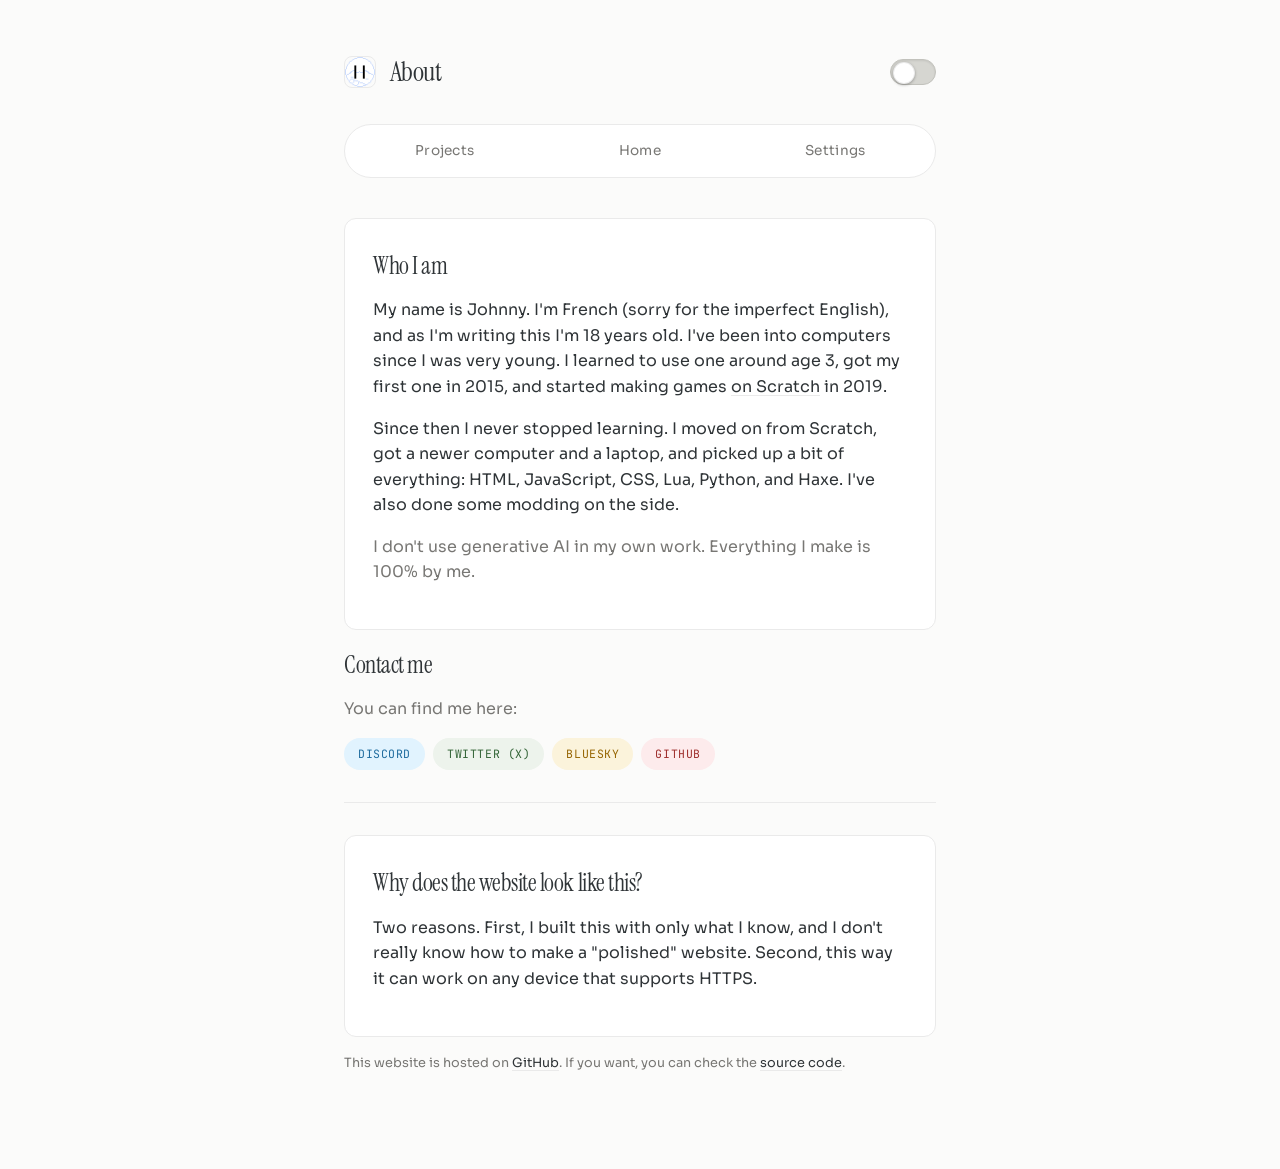
==== about/index.html @ d4b556b8 "Add files via upload" ====
<!DOCTYPE html>
<html lang="en">
<head>
    <meta charset="UTF-8">
    <meta name="viewport" content="width=device-width, initial-scale=1">
    <title>J.B.B's Website - About</title>
    <link rel="icon" type="image/x-icon" href="../images/favicon.ico">
    <link rel="preconnect" href="https://fonts.googleapis.com">
    <link rel="preconnect" href="https://fonts.gstatic.com" crossorigin>
    <link href="https://fonts.googleapis.com/css2?family=Instrument+Serif&family=Sora:wght@400;500;600&family=JetBrains+Mono&display=swap" rel="stylesheet">
    <link rel="stylesheet" href="../style.css">
    <script src="../theme.js"></script>
    <noscript><h5>Notice: Scripts are disabled in your browser, this may break the website</h5></noscript>
</head>
<body>
    <div class="wrap">
        <header class="site-header">
            <div class="title-group">
                <img src="../images/favicon.ico" alt="J.B.B logo" onclick="goHome()">
                <h1>About</h1>
            </div>
            <button class="switch" onclick="toggleTheme()" aria-label="Toggle dark theme"></button>
        </header>

        <nav class="pillnav">
            <a href="../projects/">Projects</a>
            <a href="..">Home</a>
            <a href="../settings/">Settings</a>
        </nav>

        <div class="card">
            <h2>Who I am</h2>
            <p>My name is Johnny. I'm French (sorry for the imperfect English), and as I'm writing this I'm 18 years old. I've been into computers since I was very young. I learned to use one around age 3, got my first one in 2015, and started making games <a class="inline" href="https://scratch.mit.edu/users/johnnyb-boy/">on Scratch</a> in 2019.</p>
            <p>Since then I never stopped learning. I moved on from Scratch, got a newer computer and a laptop, and picked up a bit of everything: HTML, JavaScript, CSS, Lua, Python, and Haxe. I've also done some modding on the side.</p>
            <p class="muted">I don't use generative AI in my own work. Everything I make is 100% by me.</p>
        </div>

        <h2>Contact me</h2>
        <p class="muted">You can find me here:</p>
        <div class="tags">
            <a class="tag" href="https://discord.com/invite/">Discord</a>
            <a class="tag green" href="https://x.com/JBB_off">Twitter (X)</a>
            <a class="tag yellow" href="https://bluesky.com/">BlueSky</a>
            <a class="tag red" href="https://github.com/JohnnyB-boy">GitHub</a>
        </div>

        <hr>

        <div class="card">
            <h2>Why does the website look like this?</h2>
            <p>Two reasons. First, I built this with only what I know, and I don't really know how to make a "polished" website. Second, this way it can work on any device that supports HTTPS.</p>
        </div>

        <p class="muted" style="font-size:.8rem;">This website is hosted on <a class="inline" href="https://github.com/">GitHub</a>. If you want, you can check the <a class="inline" href="https://github.com/johnnyb-boy/johnnyb-boy.github.io/">source code</a>.</p>
    </div>
</body>
</html>
---- style.css ----
:root{
    --bg:#FBFBFA;
    --surface:#FFFFFF;
    --border:#EAEAEA;
    --text:#2F3437;
    --text-muted:#787774;
    --accent-bg:#111111;
    --accent-bg-hover:#333333;
    --accent-text:#FFFFFF;

    --pastel-blue-bg:#E1F3FE;   --pastel-blue-text:#1F6C9F;
    --pastel-green-bg:#EDF3EC;  --pastel-green-text:#346538;
    --pastel-yellow-bg:#FBF3DB; --pastel-yellow-text:#956400;
    --pastel-red-bg:#FDEBEC;    --pastel-red-text:#9F2F2D;

    --radius:12px;
    --serif:'Instrument Serif', Georgia, serif;
    --sans:'Sora', 'Helvetica Neue', Arial, sans-serif;
    --mono:'JetBrains Mono', 'SF Mono', Consolas, monospace;
}

[data-theme="dark"]{
    --bg:#151514;
    --surface:#1E1E1D;
    --border:#333331;
    --text:#EDEDEA;
    --text-muted:#9B9A96;
    --accent-bg:#F2F2F0;
    --accent-bg-hover:#DADAD6;
    --accent-text:#151514;

    --pastel-blue-bg:rgba(31,108,159,0.22);   --pastel-blue-text:#8CC7F0;
    --pastel-green-bg:rgba(52,101,56,0.22);   --pastel-green-text:#98D19C;
    --pastel-yellow-bg:rgba(149,100,0,0.22);  --pastel-yellow-text:#E9BE66;
    --pastel-red-bg:rgba(159,47,45,0.22);     --pastel-red-text:#F2A19F;
}

*{ box-sizing:border-box; }

html{ background:var(--bg); }

body{
    margin:0;
    background:var(--bg);
    color:var(--text);
    font-family:var(--sans);
    line-height:1.6;
    cursor:default;
    -webkit-font-smoothing:antialiased;
    transition:background .25s ease, color .25s ease;
}

.wrap{
    max-width:640px;
    margin:0 auto;
    padding:56px 24px 80px;
}

.site-header{
    display:flex;
    align-items:center;
    gap:14px;
    margin-bottom:36px;
}
.site-header .title-group{
    display:flex;
    align-items:center;
    gap:14px;
    flex:1;
}
.site-header img{
    width:32px;
    height:32px;
    border-radius:8px;
    cursor:pointer;
    border:1px solid var(--border);
}
.site-header h1{
    font-family:var(--serif);
    font-size:1.7rem;
    font-weight:400;
    letter-spacing:-0.02em;
    line-height:1.1;
    margin:0;
}

nav.pillnav{
    display:flex;
    flex-wrap:wrap;
    gap:8px;
    padding:6px;
    background:var(--surface);
    border:1px solid var(--border);
    border-radius:999px;
    margin-bottom:40px;
}
nav.pillnav a{
    flex:1;
    text-align:center;
    text-decoration:none;
    color:var(--text-muted);
    font-size:.85rem;
    letter-spacing:.02em;
    padding:9px 14px;
    border-radius:999px;
    transition:background .18s ease, color .18s ease;
}
nav.pillnav a:hover{
    background:var(--bg);
    color:var(--text);
}
nav.pillnav a.active{
    background:var(--accent-bg);
    color:var(--accent-text);
}

h2{
    font-family:var(--serif);
    font-weight:400;
    font-size:1.5rem;
    letter-spacing:-0.02em;
    margin:0 0 12px;
}
p{ margin:0 0 16px; color:var(--text); }
p.muted{ color:var(--text-muted); }
a.inline{ color:var(--text); text-decoration:underline; text-decoration-color:var(--border); text-underline-offset:3px; }

.card{
    background:var(--surface);
    border:1px solid var(--border);
    border-radius:var(--radius);
    padding:28px;
    margin-bottom:16px;
}
.grid{
    display:grid;
    grid-template-columns:repeat(2,1fr);
    gap:14px;
    margin-bottom:16px;
}
.tile{
    display:block;
    background:var(--surface);
    border:1px solid var(--border);
    border-radius:var(--radius);
    padding:22px;
    text-decoration:none;
    color:var(--text);
    transition:border-color .18s ease, transform .18s ease;
}
.tile:hover{ border-color:var(--text-muted); transform:translateY(-1px); }
.tile svg{ width:20px; height:20px; margin-bottom:14px; stroke:var(--text); }
.tile h3{ font-family:var(--sans); font-size:.95rem; font-weight:600; margin:0 0 4px; }
.tile p{ font-size:.82rem; color:var(--text-muted); margin:0; }

.btn{
    display:inline-block;
    background:var(--accent-bg);
    color:var(--accent-text);
    border:none;
    font-family:var(--sans);
    font-size:.85rem;
    padding:9px 18px;
    border-radius:6px;
    text-decoration:none;
    cursor:pointer;
    transition:background .18s ease, transform .1s ease;
}
.btn:hover{ background:var(--accent-bg-hover); }
.btn:active{ transform:scale(.98); }
.btn.ghost{
    background:transparent;
    color:var(--text);
    border:1px solid var(--border);
}
.btn.ghost:hover{ background:var(--surface); }

.tags{ display:flex; flex-wrap:wrap; gap:8px; margin-bottom:16px; }
.tag{
    display:inline-flex;
    align-items:center;
    gap:6px;
    text-decoration:none;
    font-family:var(--mono);
    font-size:.72rem;
    letter-spacing:.05em;
    text-transform:uppercase;
    padding:7px 14px;
    border-radius:999px;
    background:var(--pastel-blue-bg);
    color:var(--pastel-blue-text);
}
.tag.green{ background:var(--pastel-green-bg); color:var(--pastel-green-text); }
.tag.yellow{ background:var(--pastel-yellow-bg); color:var(--pastel-yellow-text); }
.tag.red{ background:var(--pastel-red-bg); color:var(--pastel-red-text); }

hr{ border:none; border-top:1px solid var(--border); margin:32px 0; }

.switch-row{ display:flex; align-items:center; justify-content:space-between; }
.switch{
    position:relative;
    width:46px; height:26px;
    background:#D6D6D1;
    border:1px solid #C2C2BC;
    border-radius:999px;
    box-shadow:inset 0 1px 2px rgba(0,0,0,0.08);
    cursor:pointer;
    transition:background .2s ease, border-color .2s ease;
}
.switch:hover{ border-color:#ADADA6; }
.switch::after{
    content:"";
    position:absolute;
    top:2px; left:2px;
    width:20px; height:20px;
    border-radius:50%;
    background:#FFFFFF;
    border:1px solid rgba(0,0,0,0.08);
    box-shadow:0 1px 3px rgba(0,0,0,0.3);
    transition:transform .2s ease;
}
[data-theme="dark"] .switch{
    background:#111111;
    border-color:#3A3A37;
    box-shadow:inset 0 1px 2px rgba(0,0,0,0.4);
}
[data-theme="dark"] .switch:hover{ border-color:#57574F; }
[data-theme="dark"] .switch::after{
    background:#F2F2F0;
    border-color:rgba(0,0,0,0.3);
    transform:translateX(20px);
}

.thanks{
    text-align:center;
    font-size:.78rem;
    color:var(--text-muted);
    letter-spacing:.01em;
    line-height:1.8;
    overflow-wrap:break-word;
}
.thanks-sep{ opacity:.5; margin:0 2px; }
.thanks-name{
    display:inline-block;
    font-family:var(--serif);
    font-style:italic;
    font-size:1rem;
    text-decoration:none;
    padding:0 .12em 0 .02em;
    background:linear-gradient(90deg, #4F0100, #8F0F0D, #DB0E0B, #8F0F0D, #4F0100);
    background-size:300% 100%;
    -webkit-background-clip:text;
    background-clip:text;
    color:transparent;
    animation:thanks-flow 6s linear infinite;
}
@keyframes thanks-flow{
    0%{ background-position:0% 50%; }
    100%{ background-position:300% 50%; }
}
.thanks-name:hover{ text-decoration:underline; text-decoration-color:var(--border); }

.empty{
    text-align:center;
    padding:48px 24px;
    color:var(--text-muted);
    font-size:.9rem;
}

@media (max-width:420px){
    .grid{ grid-template-columns:1fr; }
}
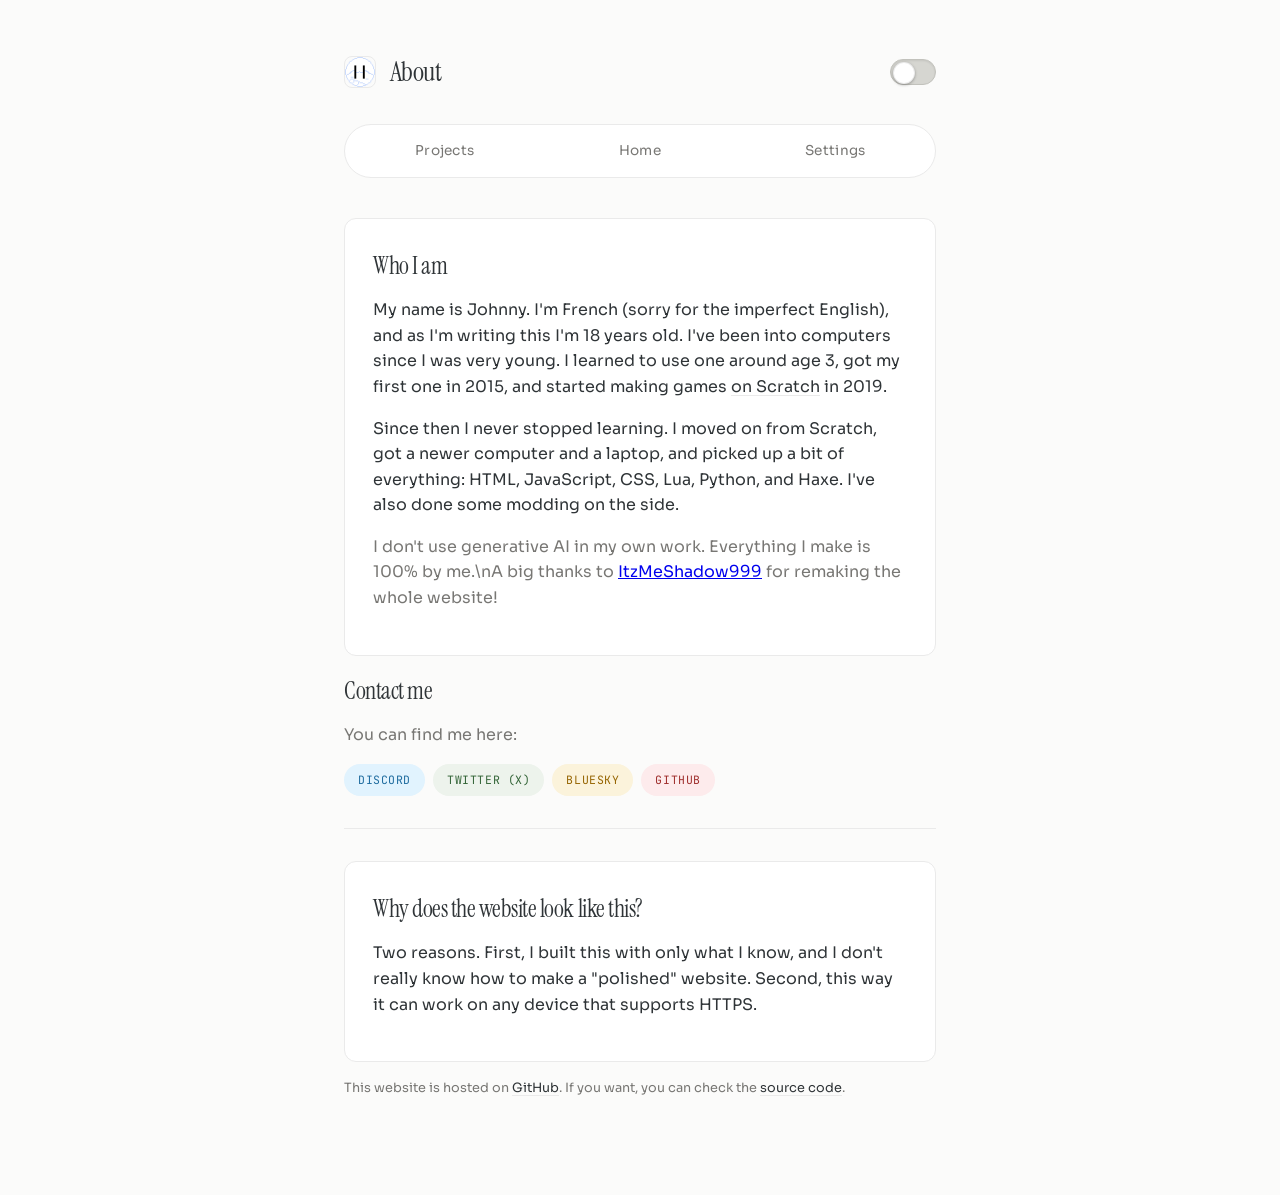
==== commit faf7d99e: "Adding credit in about ItzMeShadow999 cooked like I never seen before" ====
--- a/about/index.html
+++ b/about/index.html
@@ -32,7 +32,7 @@
             <h2>Who I am</h2>
             <p>My name is Johnny. I'm French (sorry for the imperfect English), and as I'm writing this I'm 18 years old. I've been into computers since I was very young. I learned to use one around age 3, got my first one in 2015, and started making games <a class="inline" href="https://scratch.mit.edu/users/johnnyb-boy/">on Scratch</a> in 2019.</p>
             <p>Since then I never stopped learning. I moved on from Scratch, got a newer computer and a laptop, and picked up a bit of everything: HTML, JavaScript, CSS, Lua, Python, and Haxe. I've also done some modding on the side.</p>
-            <p class="muted">I don't use generative AI in my own work. Everything I make is 100% by me.</p>
+            <p class="muted">I don't use generative AI in my own work. Everything I make is 100% by me.\nA big thanks to <a href="https://github.com/ItzMeShadow999">ItzMeShadow999</a> for remaking the whole website!</p>
         </div>
 
         <h2>Contact me</h2>
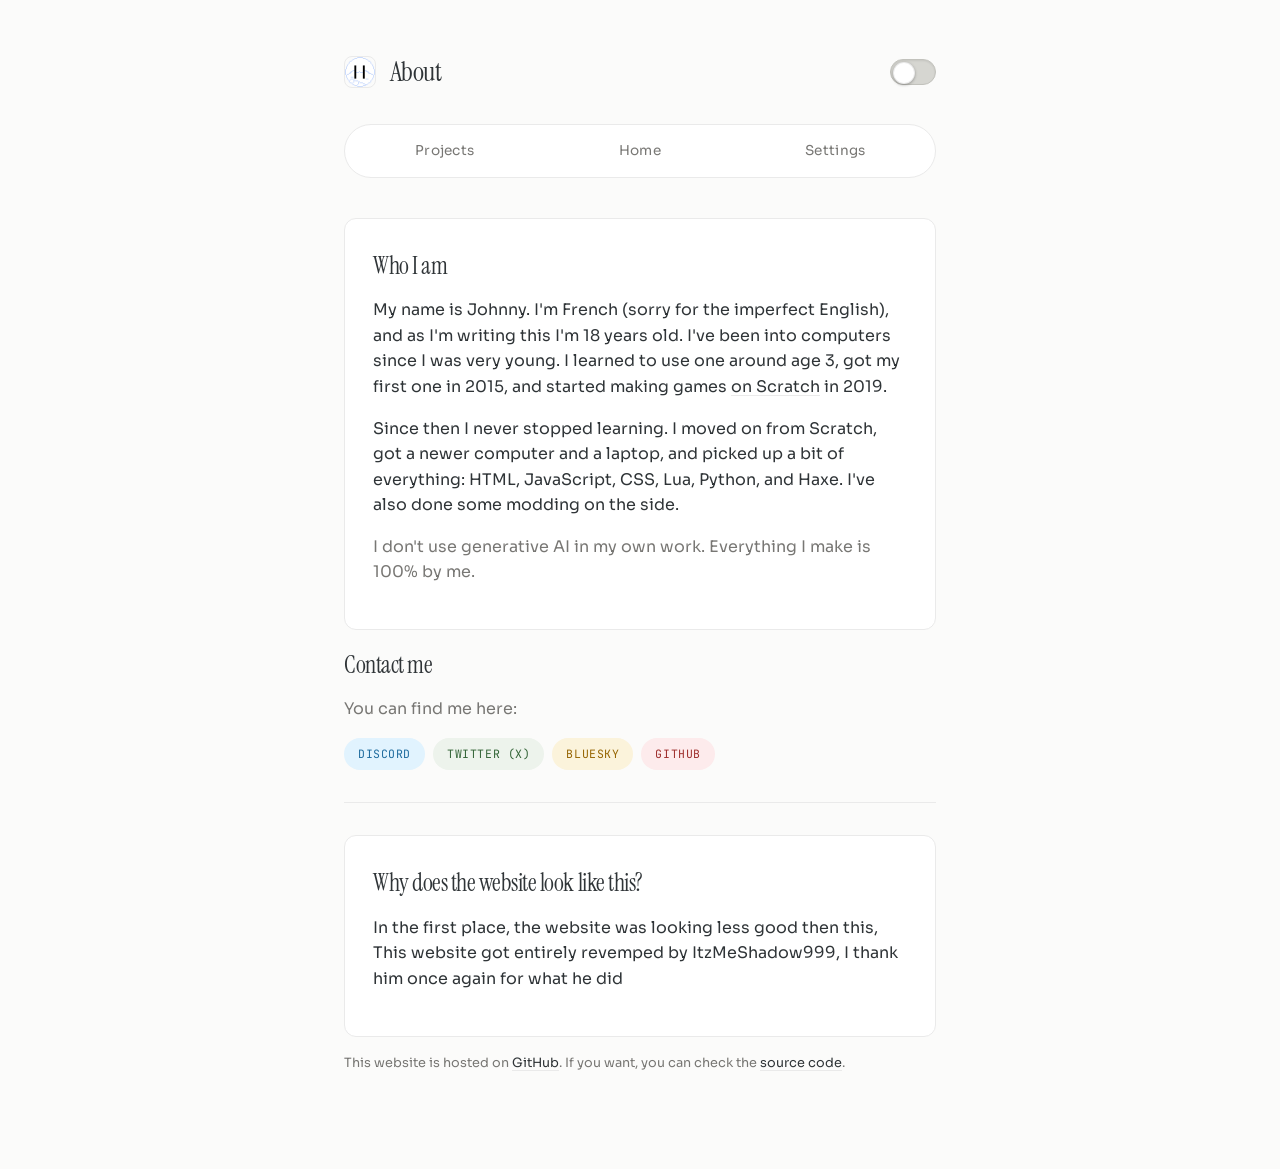
==== commit 6fd84be5: "Update index.html" ====
--- a/about/index.html
+++ b/about/index.html
@@ -32,7 +32,7 @@
             <h2>Who I am</h2>
             <p>My name is Johnny. I'm French (sorry for the imperfect English), and as I'm writing this I'm 18 years old. I've been into computers since I was very young. I learned to use one around age 3, got my first one in 2015, and started making games <a class="inline" href="https://scratch.mit.edu/users/johnnyb-boy/">on Scratch</a> in 2019.</p>
             <p>Since then I never stopped learning. I moved on from Scratch, got a newer computer and a laptop, and picked up a bit of everything: HTML, JavaScript, CSS, Lua, Python, and Haxe. I've also done some modding on the side.</p>
-            <p class="muted">I don't use generative AI in my own work. Everything I make is 100% by me.\nA big thanks to <a href="https://github.com/ItzMeShadow999">ItzMeShadow999</a> for remaking the whole website!</p>
+            <p class="muted">I don't use generative AI in my own work. Everything I make is 100% by me.</p>
         </div>
 
         <h2>Contact me</h2>
@@ -48,7 +48,7 @@
 
         <div class="card">
             <h2>Why does the website look like this?</h2>
-            <p>Two reasons. First, I built this with only what I know, and I don't really know how to make a "polished" website. Second, this way it can work on any device that supports HTTPS.</p>
+            <p>In the first place, the website was looking less good then this, This website got entirely revemped by ItzMeShadow999, I thank him once again for what he did</p>
         </div>
 
         <p class="muted" style="font-size:.8rem;">This website is hosted on <a class="inline" href="https://github.com/">GitHub</a>. If you want, you can check the <a class="inline" href="https://github.com/johnnyb-boy/johnnyb-boy.github.io/">source code</a>.</p>
